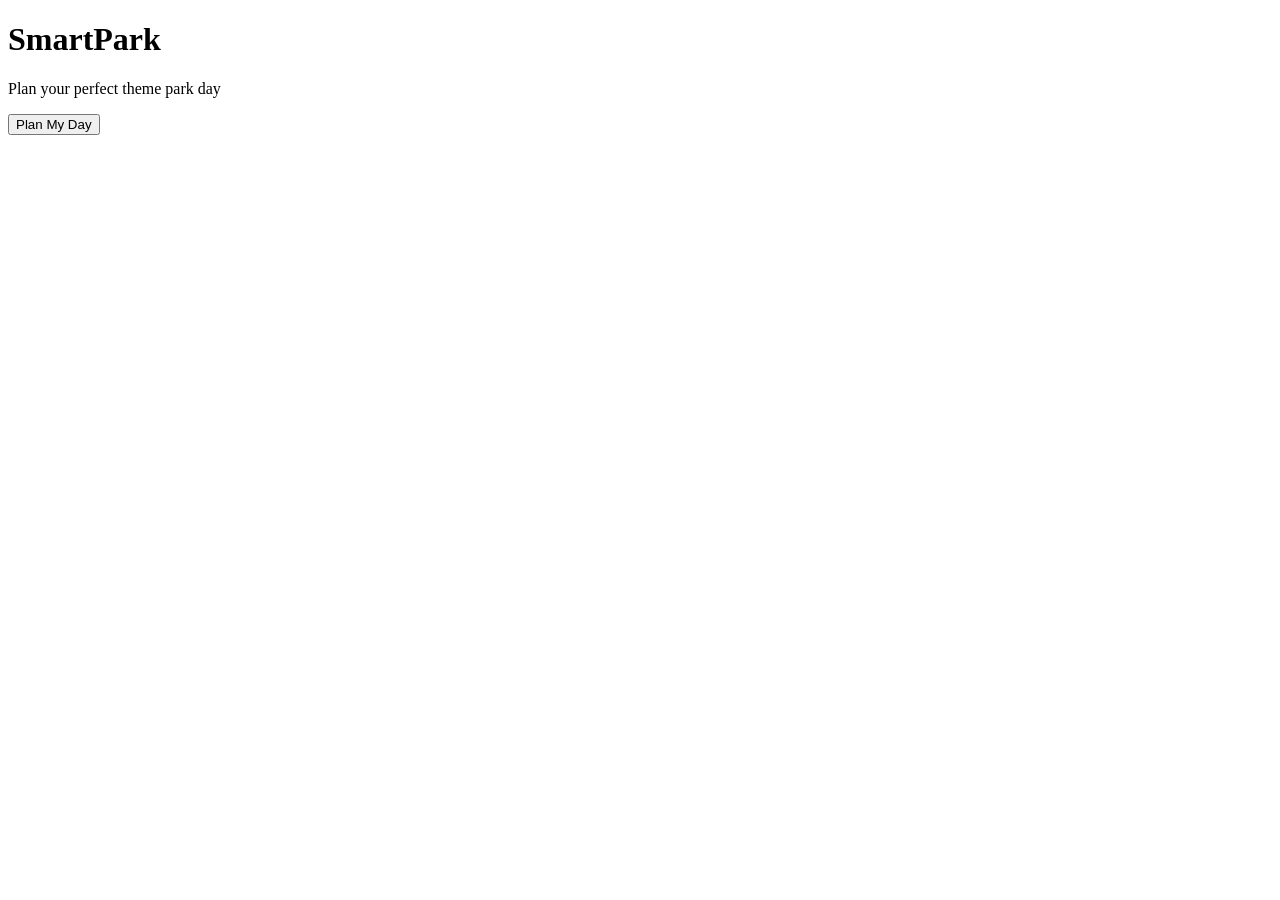
==== index.html @ ea0bbd3f "Update index.html" ====
<!DOCTYPE html>
<html lang="en">
<head>
    <meta charset="UTF-8">
    <meta name="viewport" content="width=device-width, initial-scale=1.0">
    <title>SmartPark</title>
</head>

<body>

    <h1>SmartPark</h1>
    <p>Plan your perfect theme park day</p>

    <button>Plan My Day</button>

</body>
</html>
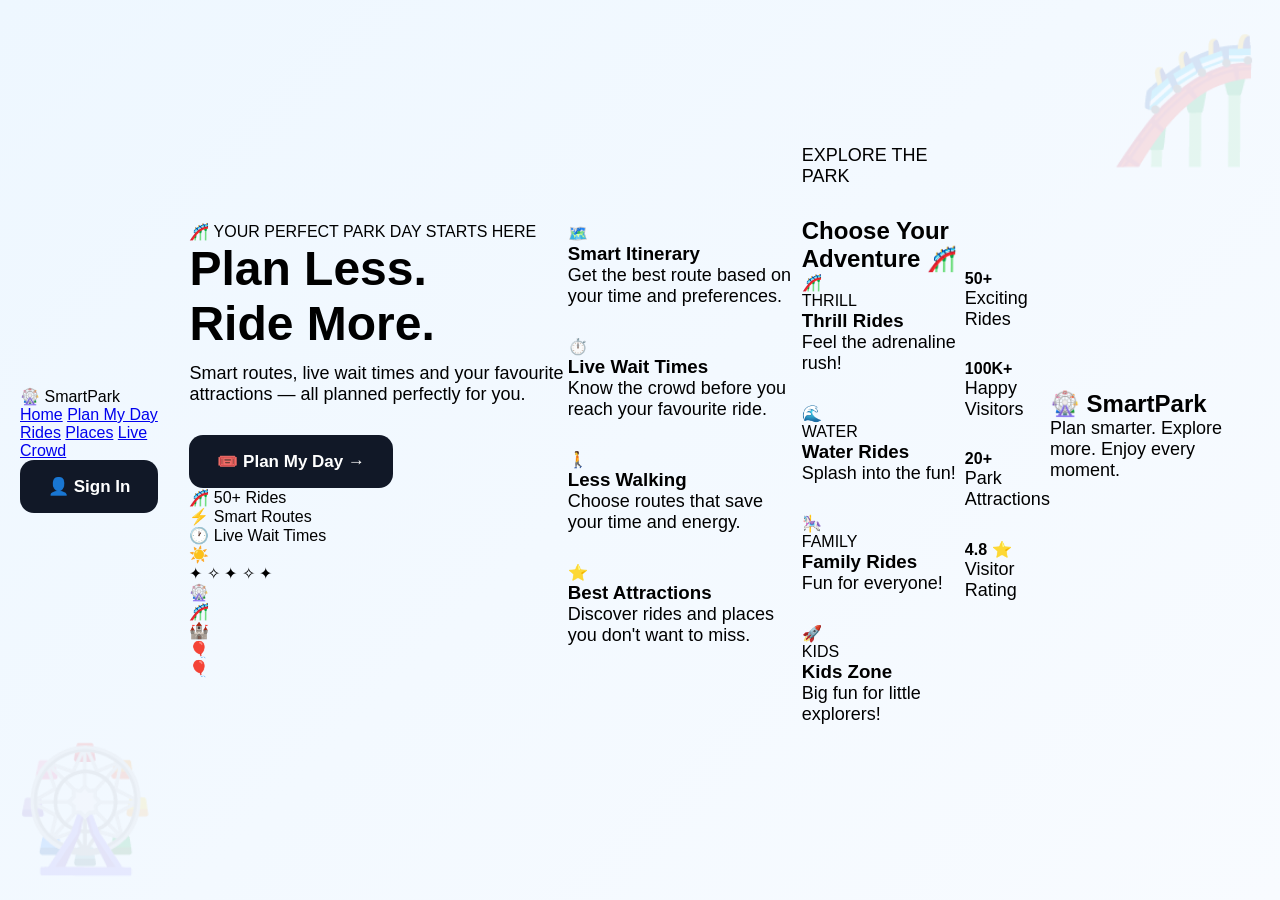
==== commit f707a3e3: "Update index.html" ====
--- a/index.html
+++ b/index.html
@@ -3,15 +3,197 @@
 <head>
     <meta charset="UTF-8">
     <meta name="viewport" content="width=device-width, initial-scale=1.0">
+
     <title>SmartPark</title>
+
+    <link rel="stylesheet" href="style.css">
 </head>
 
 <body>
 
-    <h1>SmartPark</h1>
-    <p>Plan your perfect theme park day</p>
+    <nav class="navbar">
+        <div class="logo">
+            🎡 <span>Smart</span>Park
+        </div>
 
-    <button>Plan My Day</button>
+        <div class="nav-links">
+            <a href="#">Home</a>
+            <a href="#">Plan My Day</a>
+            <a href="#">Rides</a>
+            <a href="#">Places</a>
+            <a href="#">Live Crowd</a>
+        </div>
+
+        <button class="login-btn">👤 Sign In</button>
+    </nav>
+
+
+    <section class="hero">
+
+        <div class="hero-content">
+
+            <div class="small-title">
+                🎢 YOUR PERFECT PARK DAY STARTS HERE
+            </div>
+
+            <h1>
+                Plan Less.<br>
+                <span>Ride More.</span>
+            </h1>
+
+            <p>
+                Smart routes, live wait times and your favourite
+                attractions — all planned perfectly for you.
+            </p>
+
+            <button class="main-btn">
+                🎟️ Plan My Day
+                <span>→</span>
+            </button>
+
+            <div class="quick-info">
+                <div>🎢 50+ Rides</div>
+                <div>⚡ Smart Routes</div>
+                <div>🕐 Live Wait Times</div>
+            </div>
+
+        </div>
+
+
+        <div class="park-scene">
+
+            <div class="sun">☀️</div>
+
+            <div class="stars">✦ ✧ ✦ ✧ ✦</div>
+
+            <div class="ferris-wheel">
+                🎡
+            </div>
+
+            <div class="roller-coaster">
+                🎢
+            </div>
+
+            <div class="castle">
+                🏰
+            </div>
+
+            <div class="balloon balloon1">🎈</div>
+            <div class="balloon balloon2">🎈</div>
+
+        </div>
+
+    </section>
+
+
+    <section class="features">
+
+        <div class="feature">
+            <div class="feature-icon">🗺️</div>
+            <h3>Smart Itinerary</h3>
+            <p>Get the best route based on your time and preferences.</p>
+        </div>
+
+        <div class="feature">
+            <div class="feature-icon">⏱️</div>
+            <h3>Live Wait Times</h3>
+            <p>Know the crowd before you reach your favourite ride.</p>
+        </div>
+
+        <div class="feature">
+            <div class="feature-icon">🚶</div>
+            <h3>Less Walking</h3>
+            <p>Choose routes that save your time and energy.</p>
+        </div>
+
+        <div class="feature">
+            <div class="feature-icon">⭐</div>
+            <h3>Best Attractions</h3>
+            <p>Discover rides and places you don't want to miss.</p>
+        </div>
+
+    </section>
+
+
+    <section class="rides">
+
+        <div class="section-heading">
+            <p>EXPLORE THE PARK</p>
+            <h2>Choose Your Adventure 🎢</h2>
+        </div>
+
+        <div class="ride-grid">
+
+            <div class="ride-card thrill">
+                <div class="ride-picture">🎢</div>
+                <div class="ride-info">
+                    <span>THRILL</span>
+                    <h3>Thrill Rides</h3>
+                    <p>Feel the adrenaline rush!</p>
+                </div>
+            </div>
+
+            <div class="ride-card water">
+                <div class="ride-picture">🌊</div>
+                <div class="ride-info">
+                    <span>WATER</span>
+                    <h3>Water Rides</h3>
+                    <p>Splash into the fun!</p>
+                </div>
+            </div>
+
+            <div class="ride-card family">
+                <div class="ride-picture">🎠</div>
+                <div class="ride-info">
+                    <span>FAMILY</span>
+                    <h3>Family Rides</h3>
+                    <p>Fun for everyone!</p>
+                </div>
+            </div>
+
+            <div class="ride-card kids">
+                <div class="ride-picture">🚀</div>
+                <div class="ride-info">
+                    <span>KIDS</span>
+                    <h3>Kids Zone</h3>
+                    <p>Big fun for little explorers!</p>
+                </div>
+            </div>
+
+        </div>
+
+    </section>
+
+
+    <section class="stats">
+
+        <div>
+            <strong>50+</strong>
+            <p>Exciting Rides</p>
+        </div>
+
+        <div>
+            <strong>100K+</strong>
+            <p>Happy Visitors</p>
+        </div>
+
+        <div>
+            <strong>20+</strong>
+            <p>Park Attractions</p>
+        </div>
+
+        <div>
+            <strong>4.8 ⭐</strong>
+            <p>Visitor Rating</p>
+        </div>
+
+    </section>
+
+
+    <footer>
+        <h2>🎡 SmartPark</h2>
+        <p>Plan smarter. Explore more. Enjoy every moment.</p>
+    </footer>
 
 </body>
 </html>
--- a/style.css
+++ b/style.css
@@ -0,0 +1,65 @@
+* {
+    margin: 0;
+    padding: 0;
+    box-sizing: border-box;
+}
+
+body {
+    font-family: Arial, sans-serif;
+    min-height: 100vh;
+    background: linear-gradient(135deg, #eef7ff, #f8fbff);
+    display: flex;
+    justify-content: center;
+    align-items: center;
+    padding: 20px;
+}
+
+body::before {
+    content: "🎢";
+    position: fixed;
+    font-size: 120px;
+    top: 30px;
+    right: 20px;
+    opacity: 0.12;
+}
+
+body::after {
+    content: "🎡";
+    position: fixed;
+    font-size: 120px;
+    bottom: 20px;
+    left: 10px;
+    opacity: 0.12;
+}
+
+h1 {
+    font-size: 48px;
+    margin-bottom: 12px;
+}
+
+p {
+    font-size: 18px;
+    margin-bottom: 30px;
+}
+
+button {
+    border: none;
+    padding: 16px 28px;
+    border-radius: 14px;
+    font-size: 17px;
+    font-weight: bold;
+    cursor: pointer;
+    background: #111827;
+    color: white;
+}
+
+button:hover {
+    transform: translateY(-2px);
+}
+
+body > h1,
+body > p,
+body > button {
+    position: relative;
+    z-index: 2;
+}
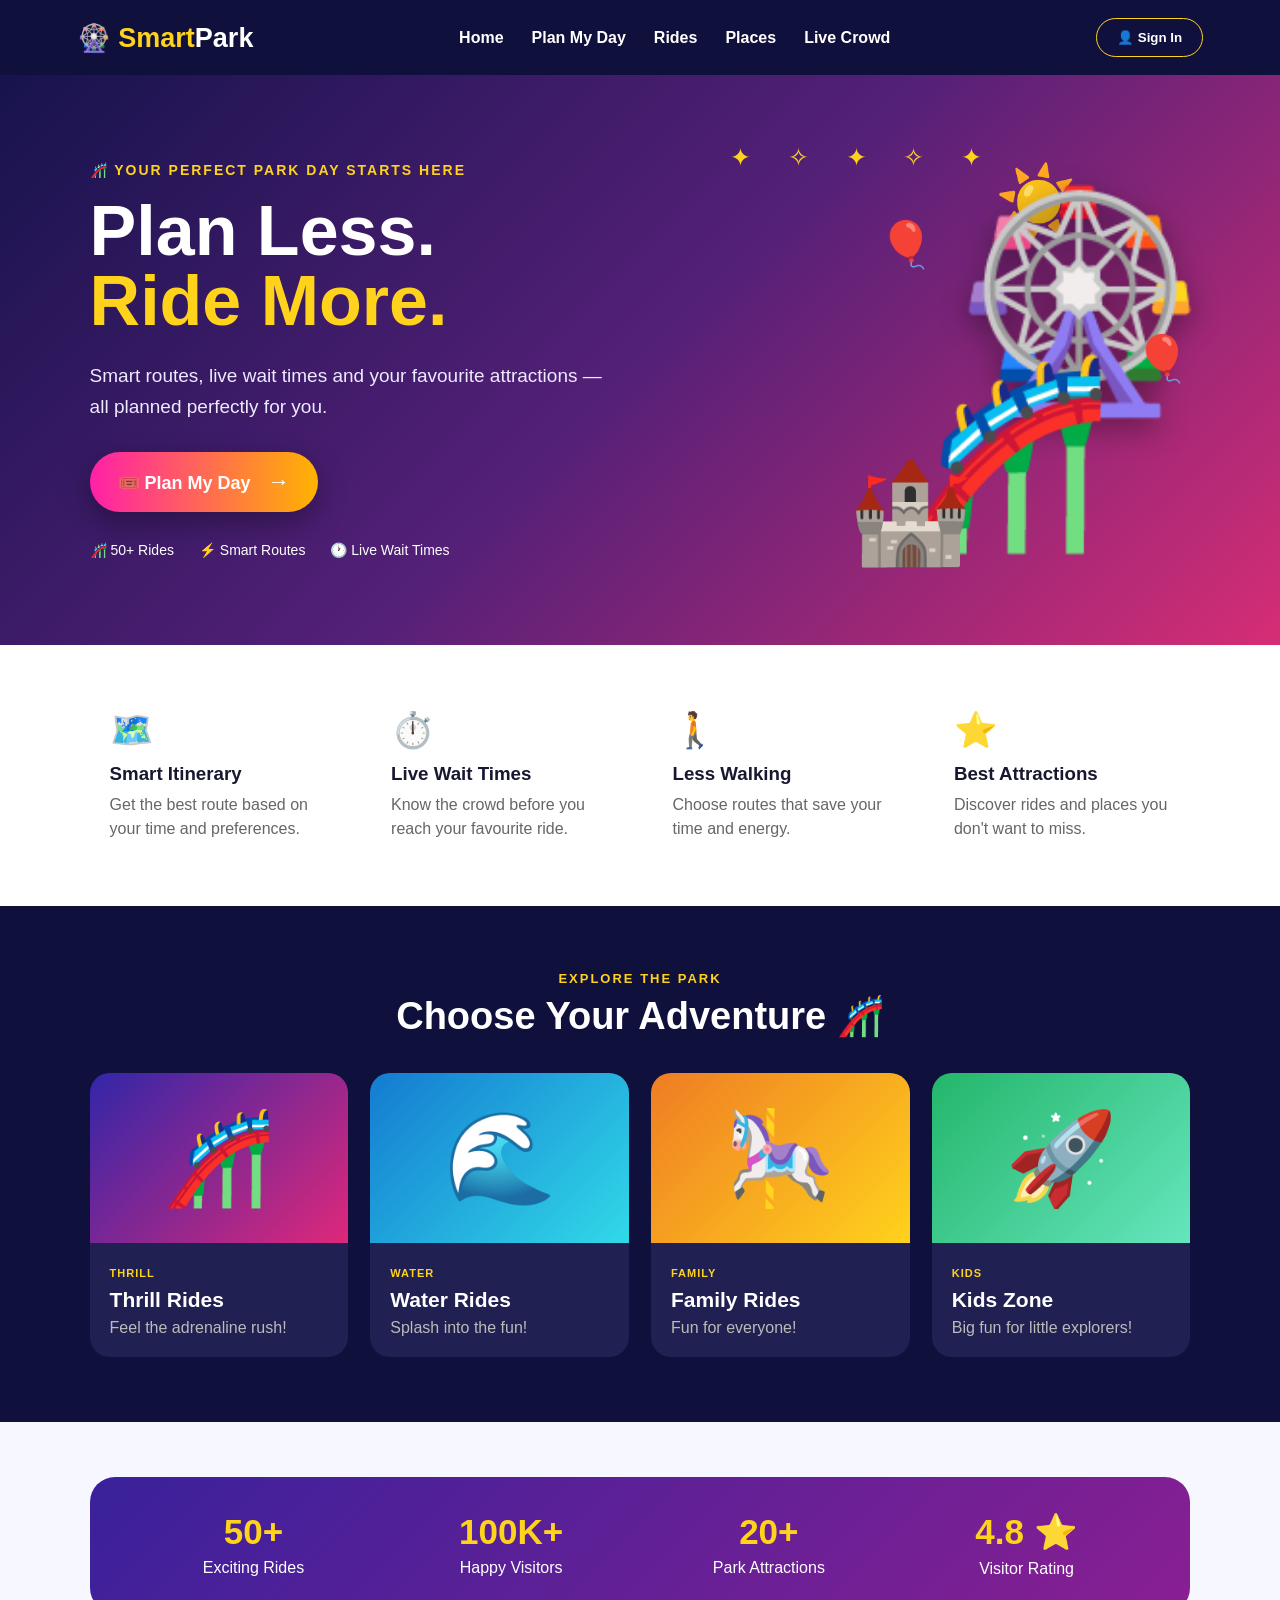
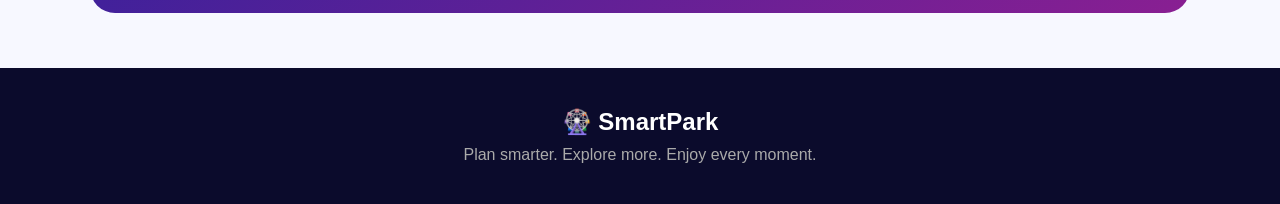
==== commit 5cc491de: "Update index.html" ====
--- a/index.html
+++ b/index.html
@@ -6,7 +6,7 @@
 
     <title>SmartPark</title>
 
-    <link rel="stylesheet" href="style.css">
+    <link rel="stylesheet" href="./style.css?v=2">
 </head>
 
 <body>
--- a/style.css
+++ b/style.css
@@ -6,60 +6,401 @@
 
 body {
     font-family: Arial, sans-serif;
-    min-height: 100vh;
-    background: linear-gradient(135deg, #eef7ff, #f8fbff);
+    background: #f7f8ff;
+    color: #17172f;
+}
+
+/* NAVBAR */
+
+.navbar {
+    height: 75px;
+    padding: 0 6%;
+    display: flex;
+    align-items: center;
+    justify-content: space-between;
+    background: #10103d;
+    color: white;
+}
+
+.logo {
+    font-size: 27px;
+    font-weight: bold;
+}
+
+.logo span {
+    color: #ffd21c;
+}
+
+.nav-links {
+    display: flex;
+    gap: 28px;
+}
+
+.nav-links a {
+    color: white;
+    text-decoration: none;
+    font-weight: bold;
+}
+
+.nav-links a:hover {
+    color: #ffd21c;
+}
+
+.login-btn {
+    padding: 11px 20px;
+    border-radius: 25px;
+    border: 1px solid #ffd21c;
+    background: transparent;
+    color: white;
+    font-weight: bold;
+}
+
+
+/* HERO */
+
+.hero {
+    min-height: 570px;
+    padding: 70px 7%;
+    display: flex;
+    align-items: center;
+    position: relative;
+    overflow: hidden;
+    color: white;
+    background: linear-gradient(135deg, #17134d, #542078, #d62d75);
+}
+
+.hero-content {
+    width: 50%;
+    position: relative;
+    z-index: 2;
+}
+
+.small-title {
+    color: #ffd21c;
+    font-size: 14px;
+    font-weight: bold;
+    letter-spacing: 2px;
+    margin-bottom: 18px;
+}
+
+.hero h1 {
+    font-size: 70px;
+    line-height: 1;
+    margin-bottom: 25px;
+}
+
+.hero h1 span {
+    color: #ffd21c;
+}
+
+.hero p {
+    font-size: 19px;
+    line-height: 1.6;
+    max-width: 520px;
+    color: #eeeaff;
+}
+
+.main-btn {
+    margin-top: 30px;
+    padding: 17px 28px;
+    border: none;
+    border-radius: 35px;
+    background: linear-gradient(90deg, #ff20a8, #ffb300);
+    color: white;
+    font-size: 18px;
+    font-weight: bold;
+    cursor: pointer;
+    box-shadow: 0 10px 30px #0005;
+}
+
+.main-btn:hover {
+    transform: translateY(-4px);
+}
+
+.main-btn span {
+    margin-left: 12px;
+    font-size: 22px;
+}
+
+.quick-info {
+    display: flex;
+    gap: 25px;
+    margin-top: 30px;
+    font-size: 14px;
+}
+
+
+/* PARK SCENE */
+
+.park-scene {
+    position: absolute;
+    right: 3%;
+    width: 50%;
+    height: 100%;
+}
+
+.sun {
+    position: absolute;
+    right: 25%;
+    top: 15%;
+    font-size: 70px;
+}
+
+.stars {
+    position: absolute;
+    top: 12%;
+    left: 20%;
+    color: #ffd21c;
+    font-size: 25px;
+    letter-spacing: 15px;
+}
+
+.ferris-wheel {
+    position: absolute;
+    right: 5%;
+    top: 18%;
+    font-size: 210px;
+    filter: drop-shadow(0 10px 15px #0006);
+}
+
+.roller-coaster {
+    position: absolute;
+    right: 20%;
+    bottom: 15%;
+    font-size: 180px;
+}
+
+.castle {
+    position: absolute;
+    right: 42%;
+    bottom: 13%;
+    font-size: 100px;
+}
+
+.balloon {
+    position: absolute;
+    font-size: 45px;
+    animation: float 3s ease-in-out infinite;
+}
+
+.balloon1 {
+    right: 48%;
+    top: 25%;
+}
+
+.balloon2 {
+    right: 8%;
+    top: 45%;
+    animation-delay: 1s;
+}
+
+@keyframes float {
+    50% {
+        transform: translateY(-18px);
+    }
+}
+
+
+/* FEATURES */
+
+.features {
+    padding: 45px 7%;
+    display: grid;
+    grid-template-columns: repeat(4, 1fr);
+    gap: 25px;
+    background: white;
+}
+
+.feature {
+    padding: 20px;
+}
+
+.feature-icon {
+    font-size: 35px;
+    margin-bottom: 12px;
+}
+
+.feature h3 {
+    margin-bottom: 8px;
+}
+
+.feature p {
+    color: #666;
+    line-height: 1.5;
+}
+
+
+/* RIDES */
+
+.rides {
+    padding: 65px 7%;
+    background: #10103d;
+    color: white;
+}
+
+.section-heading {
+    text-align: center;
+    margin-bottom: 35px;
+}
+
+.section-heading p {
+    color: #ffd21c;
+    font-size: 13px;
+    font-weight: bold;
+    letter-spacing: 2px;
+}
+
+.section-heading h2 {
+    font-size: 38px;
+    margin-top: 8px;
+}
+
+.ride-grid {
+    display: grid;
+    grid-template-columns: repeat(4, 1fr);
+    gap: 22px;
+}
+
+.ride-card {
+    overflow: hidden;
+    border-radius: 20px;
+    background: #202052;
+    transition: 0.3s;
+}
+
+.ride-card:hover {
+    transform: translateY(-8px);
+}
+
+.ride-picture {
+    height: 170px;
     display: flex;
     justify-content: center;
     align-items: center;
+    font-size: 90px;
+    background: linear-gradient(135deg, #3226a8, #df287a);
+}
+
+.water .ride-picture {
+    background: linear-gradient(135deg, #147bd1, #31d9e8);
+}
+
+.family .ride-picture {
+    background: linear-gradient(135deg, #ef7d24, #ffd21c);
+}
+
+.kids .ride-picture {
+    background: linear-gradient(135deg, #24b66b, #65e5bd);
+}
+
+.ride-info {
     padding: 20px;
 }
 
-body::before {
-    content: "🎢";
-    position: fixed;
-    font-size: 120px;
-    top: 30px;
-    right: 20px;
-    opacity: 0.12;
-}
-
-body::after {
-    content: "🎡";
-    position: fixed;
-    font-size: 120px;
-    bottom: 20px;
-    left: 10px;
-    opacity: 0.12;
-}
-
-h1 {
-    font-size: 48px;
-    margin-bottom: 12px;
-}
-
-p {
-    font-size: 18px;
-    margin-bottom: 30px;
-}
-
-button {
-    border: none;
-    padding: 16px 28px;
-    border-radius: 14px;
-    font-size: 17px;
-    font-weight: bold;
-    cursor: pointer;
-    background: #111827;
-    color: white;
-}
-
-button:hover {
-    transform: translateY(-2px);
-}
-
-body > h1,
-body > p,
-body > button {
-    position: relative;
-    z-index: 2;
-}
+.ride-info span {
+    font-size: 11px;
+    color: #ffd21c;
+    font-weight: bold;
+    letter-spacing: 1px;
+}
+
+.ride-info h3 {
+    font-size: 21px;
+    margin: 7px 0;
+}
+
+.ride-info p {
+    color: #bbb;
+}
+
+
+/* STATS */
+
+.stats {
+    margin: 55px 7%;
+    padding: 35px;
+    border-radius: 25px;
+    display: grid;
+    grid-template-columns: repeat(4, 1fr);
+    text-align: center;
+    color: white;
+    background: linear-gradient(135deg, #39219b, #891f92);
+}
+
+.stats strong {
+    font-size: 35px;
+    color: #ffd21c;
+}
+
+.stats p {
+    margin-top: 7px;
+}
+
+
+/* FOOTER */
+
+footer {
+    padding: 40px;
+    text-align: center;
+    background: #0b0b2c;
+    color: white;
+}
+
+footer h2 {
+    margin-bottom: 10px;
+}
+
+footer p {
+    color: #aaa;
+}
+
+
+/* MOBILE */
+
+@media (max-width: 800px) {
+
+    .nav-links {
+        display: none;
+    }
+
+    .hero {
+        padding: 50px 7%;
+    }
+
+    .hero-content {
+        width: 100%;
+    }
+
+    .hero h1 {
+        font-size: 50px;
+    }
+
+    .park-scene {
+        opacity: 0.25;
+        width: 100%;
+    }
+
+    .features,
+    .ride-grid,
+    .stats {
+        grid-template-columns: 1fr 1fr;
+    }
+}
+
+@media (max-width: 500px) {
+
+    .features,
+    .ride-grid,
+    .stats {
+        grid-template-columns: 1fr;
+    }
+
+    .hero h1 {
+        font-size: 42px;
+    }
+
+    .quick-info {
+        flex-direction: column;
+        gap: 8px;
+    }
+}
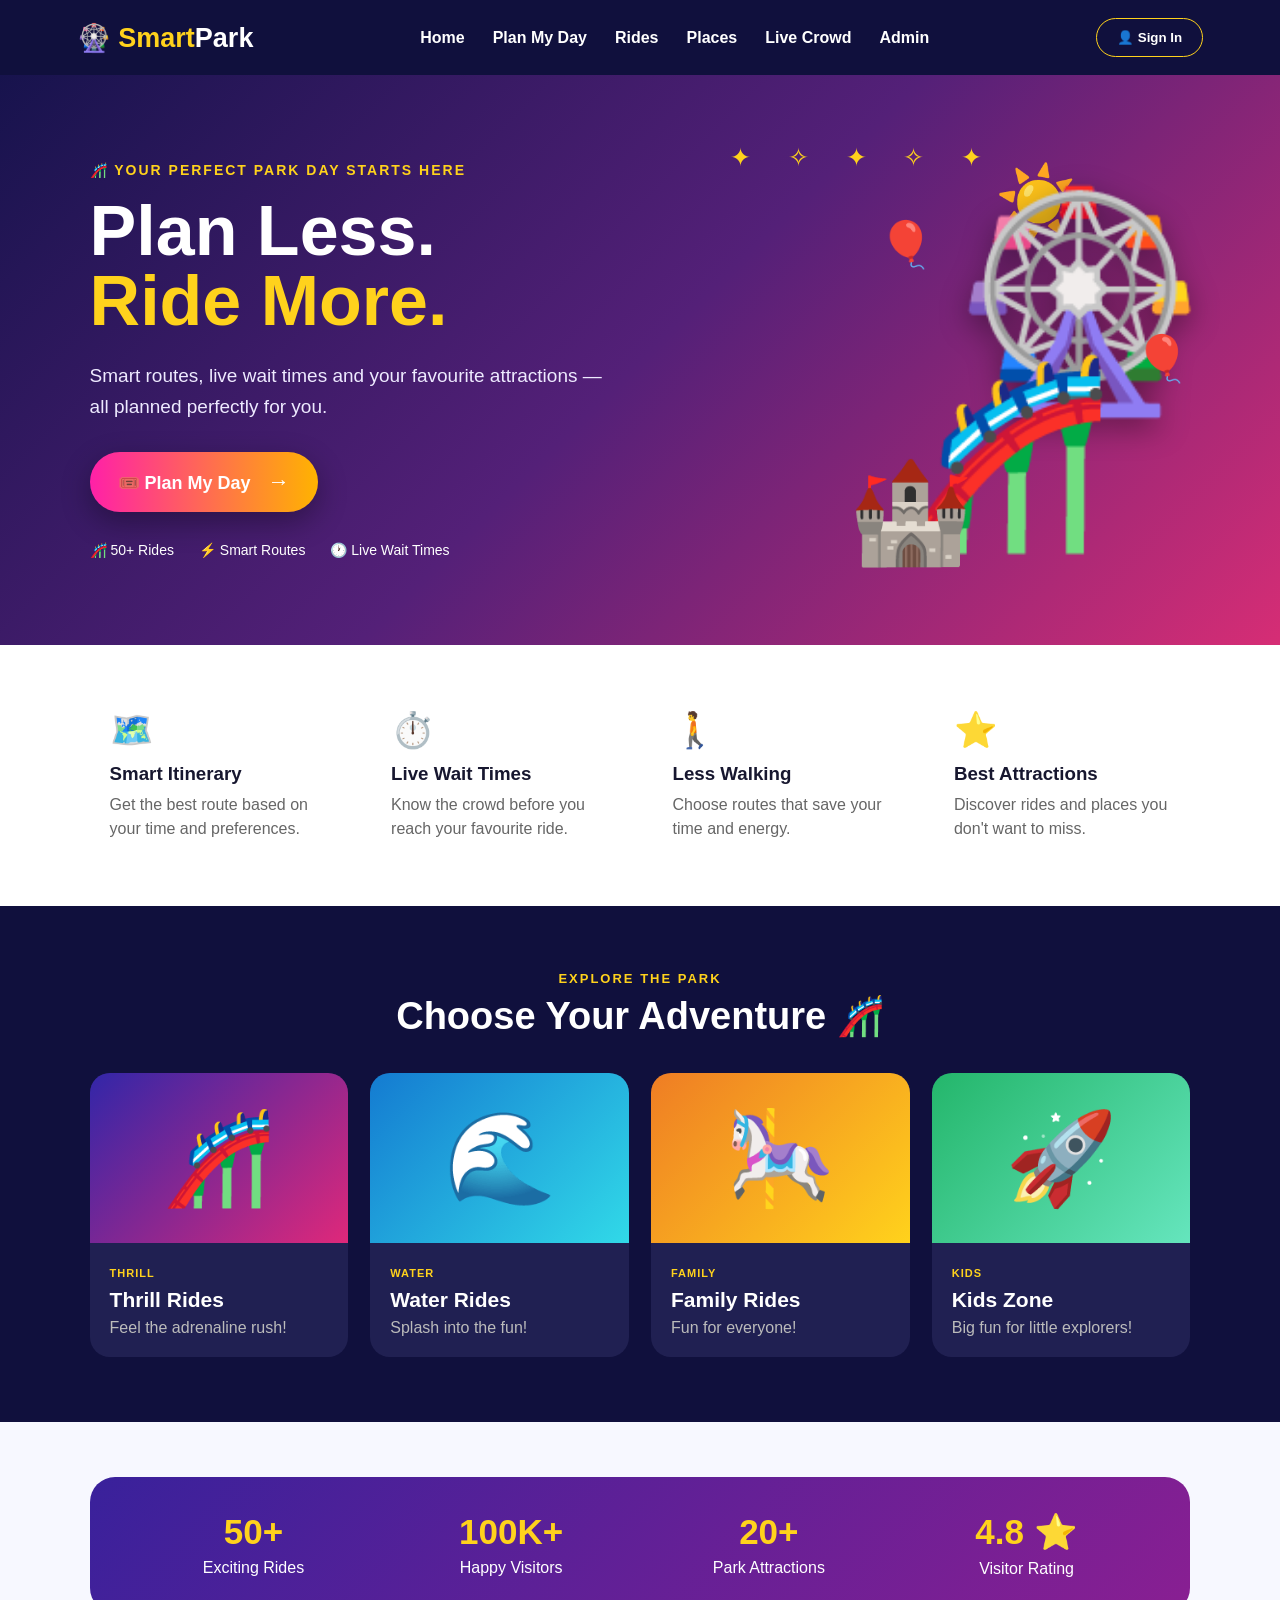
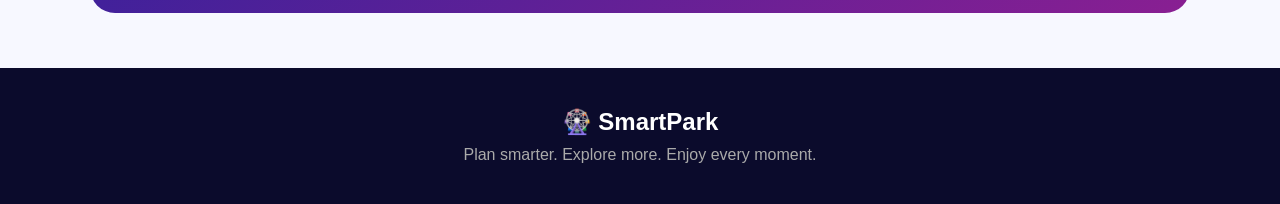
==== commit 8838b1af: "Update index.html" ====
--- a/index.html
+++ b/index.html
@@ -22,6 +22,7 @@
             <a href="#">Rides</a>
             <a href="#">Places</a>
             <a href="#">Live Crowd</a>
+            <a href="admin-dashboard.html">Admin</a>
         </div>
 
         <button class="login-btn">👤 Sign In</button>
@@ -46,10 +47,9 @@
                 attractions — all planned perfectly for you.
             </p>
 
-            <button class="main-btn">
-                🎟️ Plan My Day
-                <span>→</span>
-            </button>
+            <button class="main-btn" onclick="window.location.href='plan.html'">
+    🎟️ Plan My Day <span>→</span>
+</button>
 
             <div class="quick-info">
                 <div>🎢 50+ Rides</div>
--- a/style.css
+++ b/style.css
@@ -404,3 +404,431 @@
         gap: 8px;
     }
 }
+/* PLAN MY DAY */
+
+.plan-container {
+    width: 100%;
+    max-width: 850px;
+    margin: 40px auto;
+    padding: 20px;
+}
+
+.plan-container > h1 {
+    text-align: center;
+    font-size: 46px;
+    color: #17134d;
+    margin-bottom: 10px;
+}
+
+.plan-container > p {
+    text-align: center;
+    color: #666;
+    margin-bottom: 30px;
+}
+
+.plan-card {
+    background: white;
+    padding: 35px;
+    border-radius: 25px;
+    box-shadow: 0 15px 40px rgba(0,0,0,0.12);
+}
+
+.plan-card h2 {
+    margin: 25px 0 15px;
+    color: #542078;
+}
+
+.plan-card label {
+    display: inline-block;
+    padding: 14px 18px;
+    margin: 6px;
+    border: 2px solid #eee;
+    border-radius: 14px;
+    cursor: pointer;
+    background: #fafafa;
+}
+
+.plan-card label:hover {
+    transform: translateY(-3px);
+    border-color: #d62d75;
+}
+
+.plan-card input {
+    margin-right: 8px;
+}
+
+.plan-card select {
+    width: 100%;
+    padding: 15px;
+    border-radius: 12px;
+    border: 2px solid #eee;
+    font-size: 16px;
+    margin-bottom: 10px;
+}
+
+.plan-card button {
+    width: 100%;
+    margin-top: 30px;
+    background: linear-gradient(135deg, #542078, #d62d75);
+    font-size: 18px;
+}
+/* SMART ROUTE */
+
+.route-container {
+    min-height: 100vh;
+    padding: 50px 7%;
+    background: linear-gradient(135deg, #17134d, #542078, #d62d75);
+}
+
+.route-header {
+    text-align: center;
+    color: white;
+    margin-bottom: 35px;
+}
+
+.route-header p {
+    color: #ffd21c;
+    font-weight: bold;
+    letter-spacing: 3px;
+    font-size: 14px;
+}
+
+.route-header h1 {
+    font-size: 52px;
+    margin: 10px 0;
+}
+
+.route-header span {
+    color: #eeeaff;
+    font-size: 18px;
+}
+
+
+/* SUMMARY */
+
+.route-summary {
+    max-width: 900px;
+    margin: auto;
+    padding: 25px;
+    border-radius: 22px;
+    display: grid;
+    grid-template-columns: repeat(3, 1fr);
+    gap: 15px;
+    text-align: center;
+    background: rgba(255,255,255,0.12);
+    backdrop-filter: blur(10px);
+    color: white;
+}
+
+.route-summary strong {
+    display: block;
+    font-size: 23px;
+    color: #ffd21c;
+}
+
+.route-summary small {
+    display: block;
+    margin-top: 6px;
+    color: #eee;
+}
+
+
+/* ROUTE LIST */
+
+.route-list {
+    max-width: 900px;
+    margin: 40px auto;
+}
+
+.route-card {
+    display: flex;
+    align-items: center;
+    gap: 20px;
+    padding: 22px;
+    border-radius: 20px;
+    background: white;
+    box-shadow: 0 12px 30px #0004;
+    transition: 0.3s;
+}
+
+.route-card:hover {
+    transform: translateY(-5px);
+}
+
+.route-number {
+    min-width: 55px;
+    height: 55px;
+    border-radius: 50%;
+    display: flex;
+    align-items: center;
+    justify-content: center;
+    background: linear-gradient(135deg, #542078, #d62d75);
+    color: white;
+    font-size: 23px;
+    font-weight: bold;
+}
+
+.route-info span {
+    color: #d62d75;
+    font-size: 12px;
+    font-weight: bold;
+    letter-spacing: 1px;
+}
+
+.route-info h2 {
+    margin: 6px 0;
+    color: #17134d;
+}
+
+.route-info p {
+    margin: 0;
+    color: #666;
+    font-size: 15px;
+}
+
+.route-line {
+    width: 4px;
+    height: 35px;
+    margin-left: 47px;
+    background: #ffd21c;
+}
+
+
+/* BUTTONS */
+
+.map-btn,
+.back-btn {
+    display: block;
+    width: 100%;
+    max-width: 900px;
+    margin: 15px auto;
+    padding: 17px;
+    border-radius: 15px;
+    font-size: 17px;
+    font-weight: bold;
+    cursor: pointer;
+}
+
+.map-btn {
+    background: linear-gradient(90deg, #ff20a8, #ffb300);
+    color: white;
+}
+
+.back-btn {
+    background: white;
+    color: #542078;
+}
+
+
+/* MOBILE */
+
+@media (max-width: 600px) {
+
+    .route-container {
+        padding: 35px 5%;
+    }
+
+    .route-header h1 {
+        font-size: 38px;
+    }
+
+    .route-summary {
+        grid-template-columns: 1fr;
+    }
+
+    .route-card {
+        padding: 18px;
+    }
+
+    .route-number {
+        min-width: 45px;
+        height: 45px;
+        font-size: 18px;
+    }
+
+    .route-line {
+        margin-left: 38px;
+    }
+}
+/* ================================
+   LIVE CROWD
+================================ */
+
+.crowd-page {
+    min-height: 100vh;
+    padding: 50px 7%;
+    background: linear-gradient(135deg, #17134d, #542078, #d62d75);
+}
+
+.crowd-header {
+    text-align: center;
+    color: white;
+    margin-bottom: 30px;
+}
+
+.crowd-header p {
+    color: #ffd21c;
+    font-weight: bold;
+    letter-spacing: 3px;
+}
+
+.crowd-header h1 {
+    font-size: 48px;
+    margin: 10px 0;
+}
+
+.crowd-header span {
+    color: #eee;
+    font-size: 18px;
+}
+
+.crowd-summary {
+    max-width: 1000px;
+    margin: auto;
+    display: grid;
+    grid-template-columns: repeat(4, 1fr);
+    gap: 15px;
+}
+
+.crowd-box {
+    background: rgba(255,255,255,0.14);
+    border-radius: 18px;
+    padding: 22px;
+    text-align: center;
+    color: white;
+}
+
+.crowd-box strong {
+    display: block;
+    font-size: 30px;
+    color: #ffd21c;
+}
+
+.crowd-box small {
+    display: block;
+    margin-top: 7px;
+}
+
+.crowd-message {
+    max-width: 1000px;
+    margin: 25px auto;
+    padding: 18px;
+    border-radius: 15px;
+    background: white;
+    text-align: center;
+    font-weight: bold;
+    color: #542078;
+}
+
+.crowd-grid {
+    max-width: 1000px;
+    margin: auto;
+    display: grid;
+    grid-template-columns: repeat(2, 1fr);
+    gap: 18px;
+}
+
+.crowd-card {
+    background: white;
+    border-radius: 20px;
+    padding: 20px;
+    display: flex;
+    align-items: center;
+    gap: 15px;
+    box-shadow: 0 10px 25px #0004;
+}
+
+.crowd-icon {
+    font-size: 42px;
+}
+
+.crowd-info {
+    flex: 1;
+}
+
+.crowd-info h2 {
+    margin: 0;
+    color: #17134d;
+    font-size: 20px;
+}
+
+.crowd-info p {
+    margin: 5px 0;
+    color: #777;
+}
+
+.wait-time {
+    font-size: 14px;
+    font-weight: bold;
+    color: #542078;
+}
+
+.crowd-status {
+    padding: 9px 13px;
+    border-radius: 20px;
+    font-weight: bold;
+    font-size: 13px;
+}
+
+.crowd-status.low {
+    background: #d9f7df;
+    color: #16853a;
+}
+
+.crowd-status.medium {
+    background: #fff1c7;
+    color: #a66a00;
+}
+
+.crowd-status.high {
+    background: #ffd9d9;
+    color: #c62828;
+}
+
+.crowd-refresh,
+.crowd-back {
+    display: block;
+    width: 100%;
+    max-width: 1000px;
+    margin: 20px auto 0;
+    padding: 16px;
+    border: none;
+    border-radius: 14px;
+    font-size: 16px;
+    font-weight: bold;
+    cursor: pointer;
+}
+
+.crowd-refresh {
+    background: linear-gradient(90deg, #ff20a8, #ffb300);
+    color: white;
+}
+
+.crowd-back {
+    background: white;
+    color: #542078;
+}
+
+@media (max-width: 700px) {
+
+    .crowd-page {
+        padding: 35px 5%;
+    }
+
+    .crowd-header h1 {
+        font-size: 36px;
+    }
+
+    .crowd-summary {
+        grid-template-columns: repeat(2, 1fr);
+    }
+
+    .crowd-grid {
+        grid-template-columns: 1fr;
+    }
+
+    .crowd-card {
+        padding: 16px;
+    }
+
+}
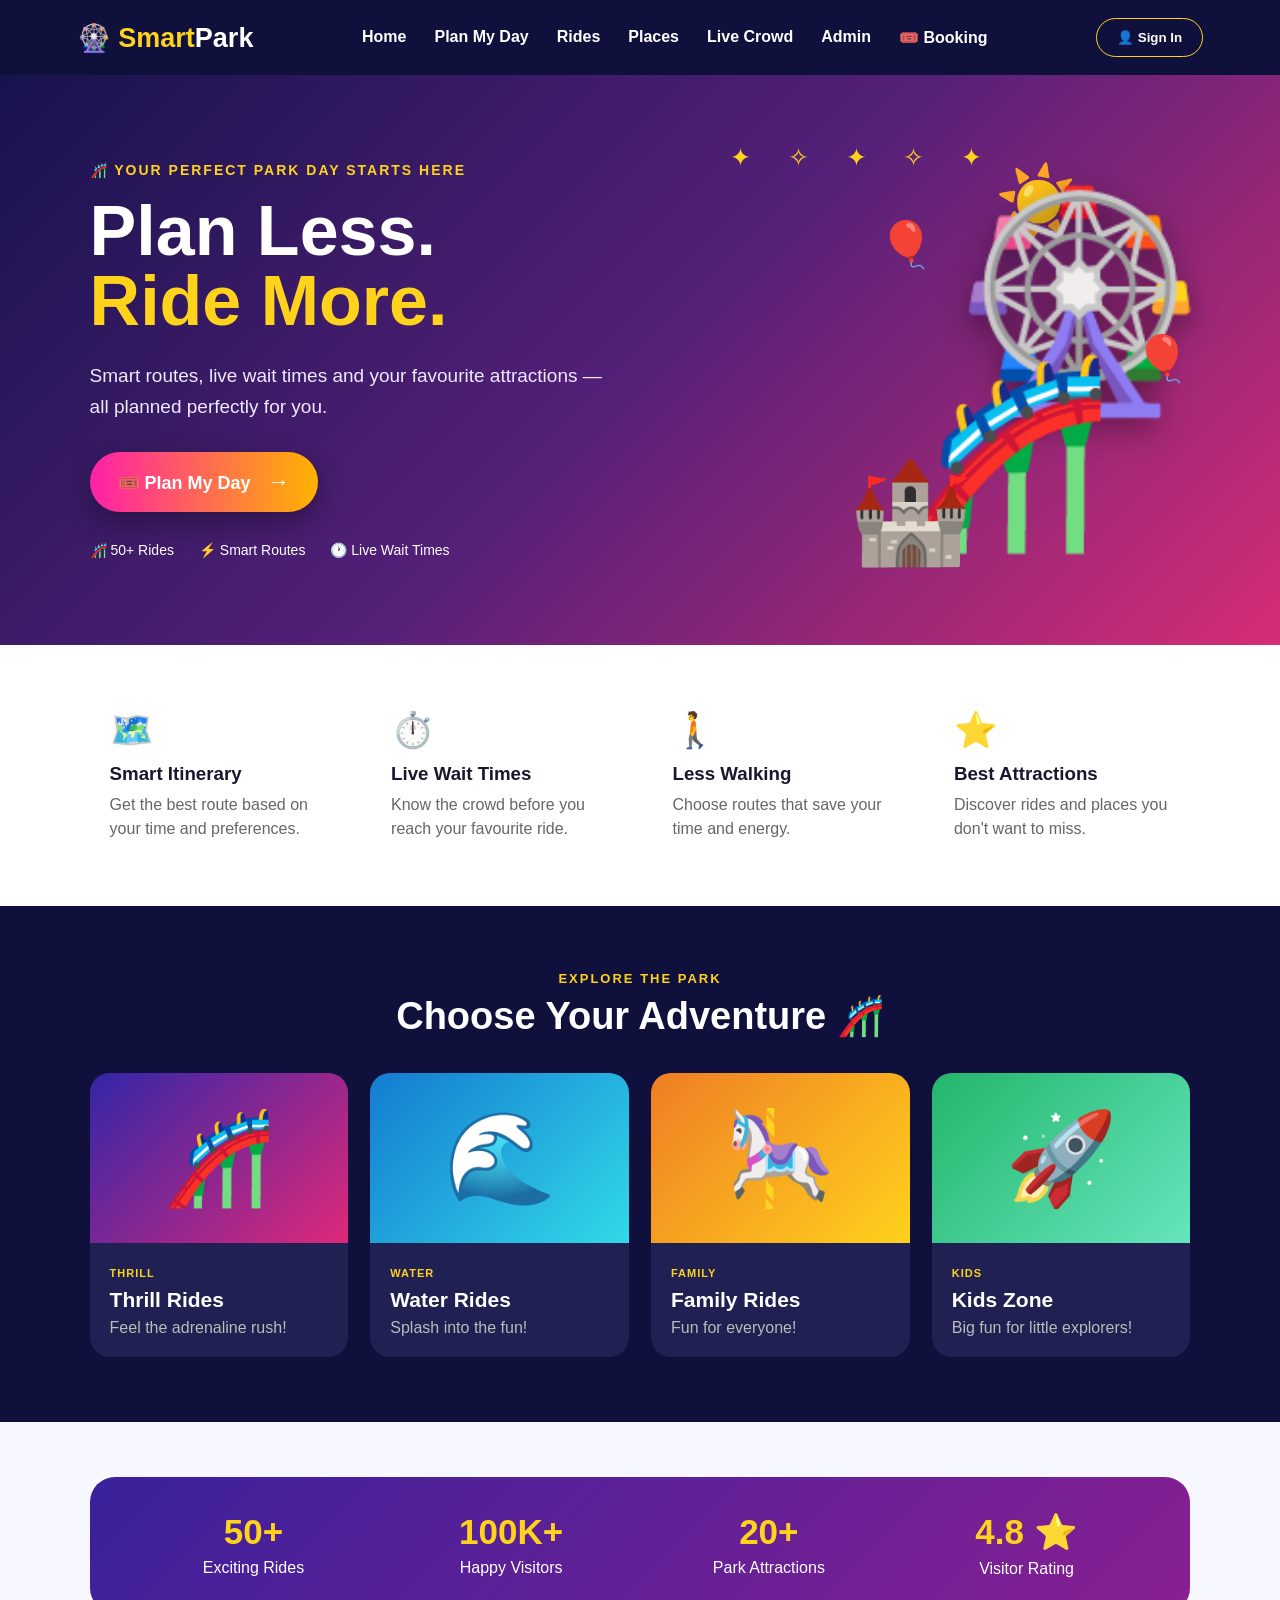
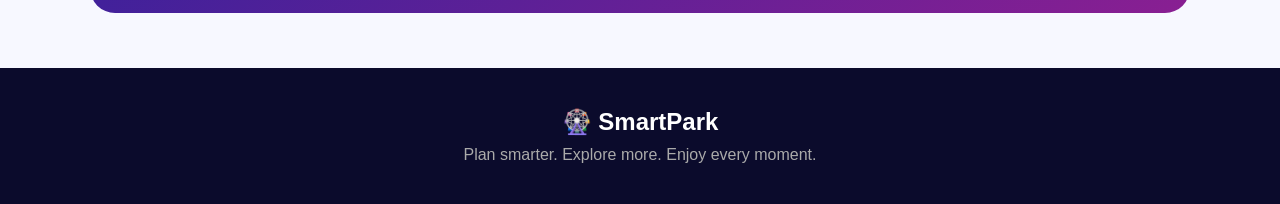
==== commit 61fd7121: "Update index.html" ====
--- a/index.html
+++ b/index.html
@@ -16,14 +16,15 @@
             🎡 <span>Smart</span>Park
         </div>
 
-        <div class="nav-links">
-            <a href="#">Home</a>
-            <a href="#">Plan My Day</a>
-            <a href="#">Rides</a>
-            <a href="#">Places</a>
-            <a href="#">Live Crowd</a>
-            <a href="admin-dashboard.html">Admin</a>
-        </div>
+       <div class="nav-links">
+    <a href="index.html">Home</a>
+    <a href="plan.html">Plan My Day</a>
+    <a href="all-rides.html">Rides</a>
+    <a href="places.html">Places</a>
+    <a href="live-crowd.html">Live Crowd</a>
+    <a href="admin-dashboard.html">Admin</a>
+    <a href="booking.html">🎟️ Booking</a>
+</div>
 
         <button class="login-btn">👤 Sign In</button>
     </nav>
--- a/style.css
+++ b/style.css
@@ -832,3 +832,167 @@
     }
 
 }
+/* ================================
+   PLACES
+================================ */
+
+.places-page {
+    min-height: 100vh;
+    padding: 50px 7%;
+    background: linear-gradient(135deg, #17134d, #542078, #d62d75);
+}
+
+.places-header {
+    text-align: center;
+    color: white;
+    margin-bottom: 30px;
+}
+
+.places-header p {
+    color: #ffd21c;
+    font-weight: bold;
+    letter-spacing: 3px;
+}
+
+.places-header h1 {
+    font-size: 48px;
+    margin: 10px 0;
+}
+
+.places-header span {
+    color: #eee;
+    font-size: 18px;
+}
+
+
+/* SEARCH */
+
+.places-search {
+    max-width: 700px;
+    margin: 0 auto 35px;
+}
+
+.places-search input {
+    width: 100%;
+    padding: 17px 20px;
+    border: none;
+    border-radius: 15px;
+    font-size: 16px;
+    box-sizing: border-box;
+    outline: none;
+}
+
+
+/* PLACE GRID */
+
+.places-grid {
+    max-width: 1000px;
+    margin: auto;
+    display: grid;
+    grid-template-columns: repeat(2, 1fr);
+    gap: 22px;
+}
+
+
+/* PLACE CARD */
+
+.place-card {
+    background: white;
+    padding: 25px;
+    border-radius: 22px;
+    box-shadow: 0 12px 30px #0004;
+    display: flex;
+    flex-direction: column;
+    gap: 15px;
+    transition: 0.3s;
+}
+
+.place-card:hover {
+    transform: translateY(-5px);
+}
+
+.place-icon {
+    font-size: 45px;
+}
+
+.place-card h2 {
+    color: #17134d;
+    margin: 0 0 8px;
+}
+
+.place-card p {
+    color: #666;
+    line-height: 1.5;
+}
+
+.place-card span {
+    display: inline-block;
+    color: #d62d75;
+    font-size: 12px;
+    font-weight: bold;
+    letter-spacing: 1px;
+}
+
+.place-card small {
+    display: block;
+    color: #777;
+    margin-top: 8px;
+}
+
+
+/* BUTTON */
+
+.place-card button {
+    border: none;
+    padding: 13px;
+    border-radius: 12px;
+    background: linear-gradient(135deg, #542078, #d62d75);
+    color: white;
+    font-weight: bold;
+    cursor: pointer;
+}
+
+.place-card button:hover {
+    transform: translateY(-2px);
+}
+
+
+/* BACK BUTTON */
+
+.places-back {
+    display: block;
+    max-width: 1000px;
+    width: 100%;
+    margin: 25px auto 0;
+    padding: 16px;
+    border: none;
+    border-radius: 14px;
+    background: white;
+    color: #542078;
+    font-size: 16px;
+    font-weight: bold;
+    cursor: pointer;
+}
+
+.places-back:hover {
+    transform: translateY(-2px);
+}
+
+
+/* MOBILE */
+
+@media (max-width: 700px) {
+
+    .places-page {
+        padding: 35px 5%;
+    }
+
+    .places-header h1 {
+        font-size: 36px;
+    }
+
+    .places-grid {
+        grid-template-columns: 1fr;
+    }
+
+}
